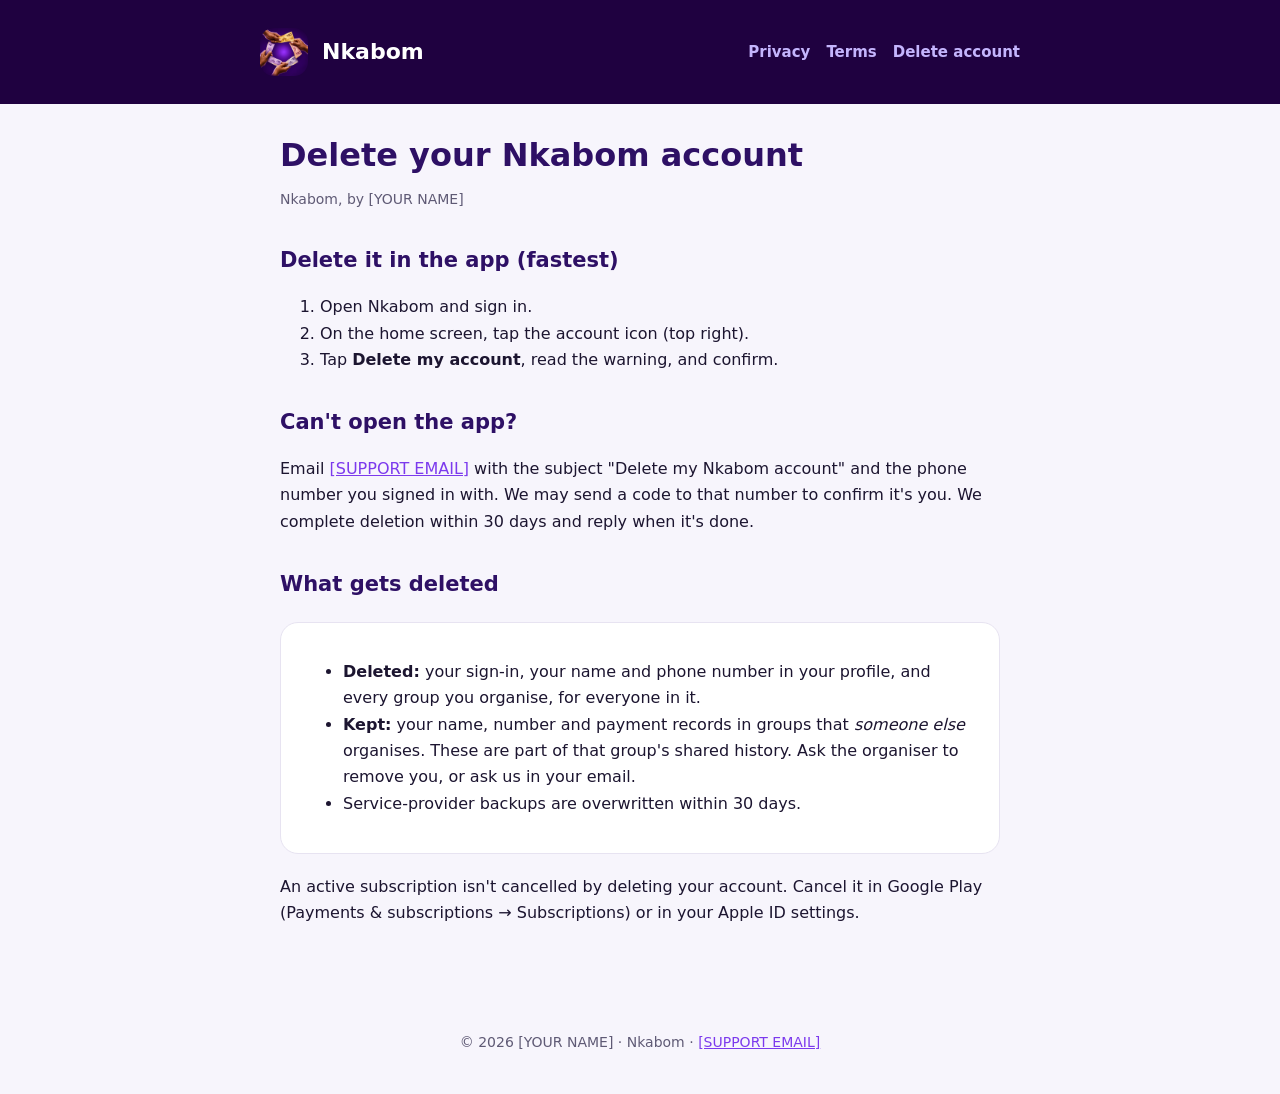
==== delete-account.html @ 288c1d1a "Add files via upload" ====
<!doctype html>
<html lang="en">
<head>
<meta charset="utf-8">
<meta name="viewport" content="width=device-width, initial-scale=1">
<title>Delete your Nkabom account</title>
<meta name="description" content="How to delete your Nkabom account and what happens to your data.">
<link rel="icon" href="icon.png">
<link rel="stylesheet" href="styles.css">
</head>
<body>
<header>
  <div class="wrap">
    <img src="icon.png" alt="">
    <a href="index.html">Nkabom</a>
    <nav>
      <a href="privacy.html">Privacy</a>
      <a href="terms.html">Terms</a>
      <a href="delete-account.html">Delete account</a>
    </nav>
  </div>
</header>
<main class="wrap">
  <h1>Delete your Nkabom account</h1>
  <p class="updated">Nkabom, by [YOUR NAME]</p>

  <h2>Delete it in the app (fastest)</h2>
  <ol>
    <li>Open Nkabom and sign in.</li>
    <li>On the home screen, tap the account icon (top right).</li>
    <li>Tap <strong>Delete my account</strong>, read the warning, and confirm.</li>
  </ol>

  <h2>Can't open the app?</h2>
  <p>Email <a href="mailto:[SUPPORT EMAIL]?subject=Delete%20my%20Nkabom%20account">[SUPPORT EMAIL]</a> with the subject "Delete my Nkabom account" and the phone number you signed in with. We may send a code to that number to confirm it's you. We complete deletion within 30 days and reply when it's done.</p>

  <h2>What gets deleted</h2>
  <div class="card">
    <ul>
      <li><strong>Deleted:</strong> your sign-in, your name and phone number in your profile, and every group you organise, for everyone in it.</li>
      <li><strong>Kept:</strong> your name, number and payment records in groups that <em>someone else</em> organises. These are part of that group's shared history. Ask the organiser to remove you, or ask us in your email.</li>
      <li>Service-provider backups are overwritten within 30 days.</li>
    </ul>
  </div>
  <p>An active subscription isn't cancelled by deleting your account. Cancel it in Google Play (Payments &amp; subscriptions → Subscriptions) or in your Apple ID settings.</p>
</main>
<footer>© 2026 [YOUR NAME] · Nkabom · <a href="mailto:[SUPPORT EMAIL]">[SUPPORT EMAIL]</a></footer>
</body>
</html>
---- styles.css ----
:root {
  --primary: #2E1065;
  --violet: #7C3AED;
  --lilac: #C4B5FD;
  --bg: #F7F5FC;
  --ink: #1C1530;
  --muted: #5F5A75;
  --line: #E7E3F1;
}
* { box-sizing: border-box; }
body {
  margin: 0;
  font-family: "Plus Jakarta Sans", system-ui, -apple-system, "Segoe UI", Roboto, sans-serif;
  background: var(--bg);
  color: var(--ink);
  line-height: 1.65;
}
header {
  background: #1F0140;
  color: #fff;
  padding: 28px 20px;
}
header .wrap { display: flex; align-items: center; gap: 14px; }
header img { width: 48px; height: 48px; border-radius: 14px; }
header a { color: #fff; text-decoration: none; font-weight: 800; font-size: 22px; }
nav { margin-left: auto; display: flex; gap: 16px; flex-wrap: wrap; }
nav a { font-size: 15px; font-weight: 600; color: var(--lilac); }
.wrap { max-width: 760px; margin: 0 auto; }
main { padding: 32px 20px 64px; }
h1 { font-size: 32px; line-height: 1.2; margin: 0 0 6px; color: var(--primary); }
h2 { font-size: 21px; margin: 32px 0 8px; color: var(--primary); }
.updated { color: var(--muted); font-size: 14px; margin-bottom: 24px; }
a { color: var(--violet); }
.card {
  background: #fff;
  border: 1px solid var(--line);
  border-radius: 18px;
  padding: 20px 22px;
  margin: 20px 0;
}
.note { background: #EDE9FE; border: none; }
table { width: 100%; border-collapse: collapse; font-size: 15px; }
th, td { text-align: left; padding: 10px 8px; border-bottom: 1px solid var(--line); vertical-align: top; }
th { color: var(--primary); }
.hero { text-align: center; padding: 48px 20px; }
.hero img { width: 140px; height: 140px; border-radius: 32px; }
.hero h1 { font-size: 44px; margin-top: 16px; }
.tagline { font-size: 19px; color: var(--muted); margin: 0 0 28px; }
.button {
  display: inline-block;
  background: var(--primary);
  color: #fff;
  text-decoration: none;
  font-weight: 800;
  padding: 14px 26px;
  border-radius: 14px;
}
footer { text-align: center; color: var(--muted); font-size: 14px; padding: 24px 20px 40px; }
@media (max-width: 560px) {
  header .wrap { flex-wrap: wrap; }
  nav { margin-left: 0; width: 100%; }
  h1 { font-size: 27px; }
}
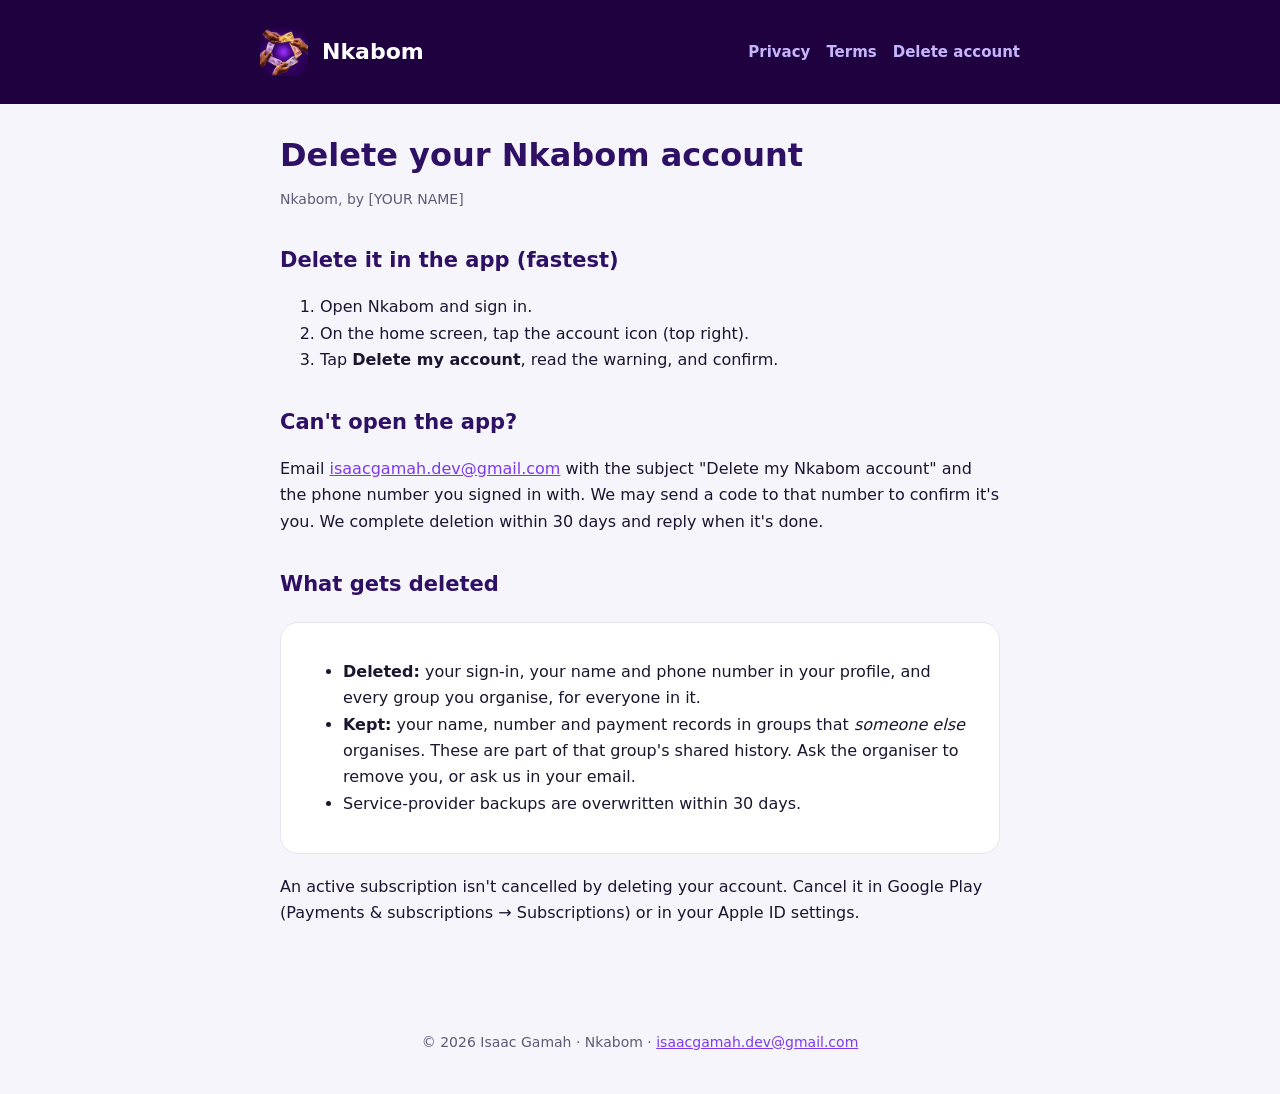
==== commit ee4be4a9: "update contacts" ====
--- a/delete-account.html
+++ b/delete-account.html
@@ -32,7 +32,7 @@
   </ol>
 
   <h2>Can't open the app?</h2>
-  <p>Email <a href="mailto:[SUPPORT EMAIL]?subject=Delete%20my%20Nkabom%20account">[SUPPORT EMAIL]</a> with the subject "Delete my Nkabom account" and the phone number you signed in with. We may send a code to that number to confirm it's you. We complete deletion within 30 days and reply when it's done.</p>
+  <p>Email <a href="mailto:isaacgamah.dev@gmail.com?subject=Delete%20my%20Nkabom%20account">isaacgamah.dev@gmail.com</a> with the subject "Delete my Nkabom account" and the phone number you signed in with. We may send a code to that number to confirm it's you. We complete deletion within 30 days and reply when it's done.</p>
 
   <h2>What gets deleted</h2>
   <div class="card">
@@ -44,6 +44,6 @@
   </div>
   <p>An active subscription isn't cancelled by deleting your account. Cancel it in Google Play (Payments &amp; subscriptions → Subscriptions) or in your Apple ID settings.</p>
 </main>
-<footer>© 2026 [YOUR NAME] · Nkabom · <a href="mailto:[SUPPORT EMAIL]">[SUPPORT EMAIL]</a></footer>
+<footer>© 2026 Isaac Gamah · Nkabom · <a href="mailto:isaacgamah.dev@gmail.com">isaacgamah.dev@gmail.com</a></footer>
 </body>
 </html>
